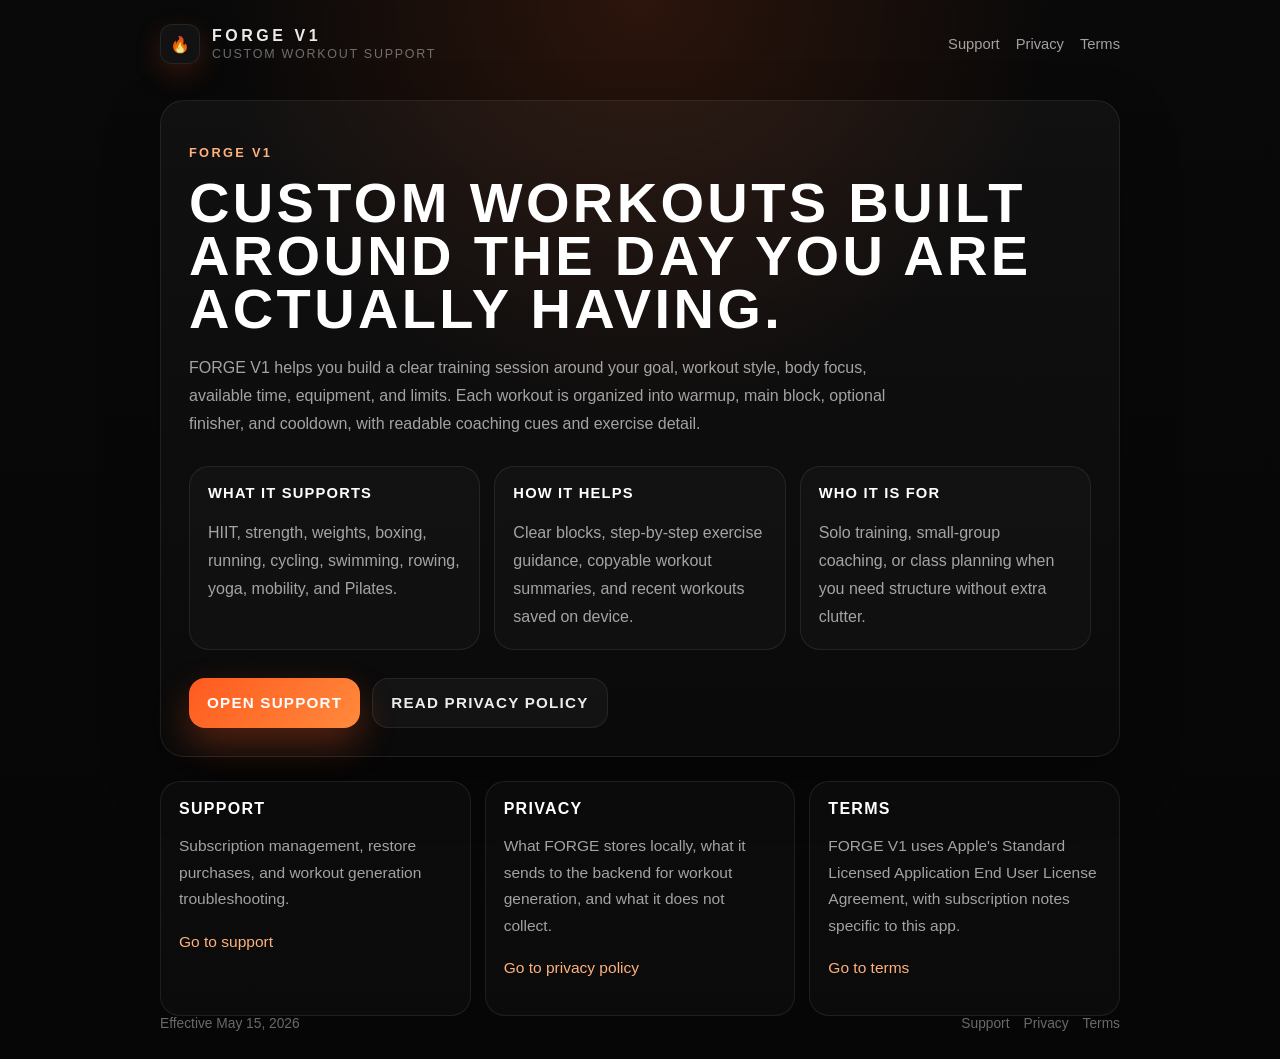
==== index.html @ 30d0664a "Publish FORGE V1 support site" ====
<!DOCTYPE html>
<html lang="en">
<head>
  <meta charset="UTF-8">
  <meta name="viewport" content="width=device-width, initial-scale=1.0">
  <title>FORGE V1 - Custom Workout Support</title>
  <meta name="description" content="Support, privacy, and subscription information for FORGE V1, the iPhone workout builder for custom structured sessions.">
  <meta name="keywords" content="FORGE V1,custom workout,workout builder,fitness support,subscription support">
  <meta property="og:title" content="FORGE V1 - Custom Workout Support">
  <meta property="og:description" content="Build structured workouts around your goal, equipment, time, and limits. Support, privacy, and subscription details for FORGE V1.">
  <meta property="og:type" content="website">
  <meta property="og:url" content="https://rixford.github.io/forge-v1-site/">
  <meta name="twitter:card" content="summary">
  <link rel="canonical" href="https://rixford.github.io/forge-v1-site/">
  <link rel="stylesheet" href="styles.css">
</head>
<body>
  <div class="site-shell">
    <header class="site-header">
      <a class="brand" href="index.html">
        <div class="brand-mark">🔥</div>
        <div class="brand-copy">
          <div class="brand-name">FORGE V1</div>
          <div class="brand-tag">Custom workout support</div>
        </div>
      </a>
      <nav class="nav">
        <a href="support.html">Support</a>
        <a href="privacy.html">Privacy</a>
        <a href="terms.html">Terms</a>
      </nav>
    </header>

    <main>
      <section class="hero">
        <div class="eyebrow">FORGE V1</div>
        <h1>Custom workouts built around the day you are actually having.</h1>
        <p>
          FORGE V1 helps you build a clear training session around your goal,
          workout style, body focus, available time, equipment, and limits.
          Each workout is organized into warmup, main block, optional finisher,
          and cooldown, with readable coaching cues and exercise detail.
        </p>

        <div class="meta-row">
          <div class="info-list">
            <strong>What it supports</strong>
            <p>HIIT, strength, weights, boxing, running, cycling, swimming, rowing, yoga, mobility, and Pilates.</p>
          </div>
          <div class="info-list">
            <strong>How it helps</strong>
            <p>Clear blocks, step-by-step exercise guidance, copyable workout summaries, and recent workouts saved on device.</p>
          </div>
          <div class="info-list">
            <strong>Who it is for</strong>
            <p>Solo training, small-group coaching, or class planning when you need structure without extra clutter.</p>
          </div>
        </div>

        <div class="button-row">
          <a class="button" href="support.html">Open support</a>
          <a class="button-secondary" href="privacy.html">Read privacy policy</a>
        </div>
      </section>

      <section class="card-grid">
        <article class="card">
          <h2>Support</h2>
          <p>Subscription management, restore purchases, and workout generation troubleshooting.</p>
          <p><a href="support.html">Go to support</a></p>
        </article>
        <article class="card">
          <h2>Privacy</h2>
          <p>What FORGE stores locally, what it sends to the backend for workout generation, and what it does not collect.</p>
          <p><a href="privacy.html">Go to privacy policy</a></p>
        </article>
        <article class="card">
          <h2>Terms</h2>
          <p>FORGE V1 uses Apple's Standard Licensed Application End User License Agreement, with subscription notes specific to this app.</p>
          <p><a href="terms.html">Go to terms</a></p>
        </article>
      </section>
    </main>

    <footer class="footer">
      <div>Effective May 15, 2026</div>
      <div class="legal-links">
        <a href="support.html">Support</a>
        <a href="privacy.html">Privacy</a>
        <a href="terms.html">Terms</a>
      </div>
    </footer>
  </div>
</body>
</html>
---- styles.css ----
:root {
  --bg: #080808;
  --panel: #111111;
  --panel-strong: #171717;
  --border: rgba(255, 255, 255, 0.08);
  --text: rgba(255, 255, 255, 0.92);
  --text-muted: rgba(255, 255, 255, 0.62);
  --text-subtle: rgba(255, 255, 255, 0.4);
  --accent: #ff5a1f;
  --accent-soft: rgba(255, 90, 31, 0.14);
  --accent-line: rgba(255, 90, 31, 0.28);
  --max-width: 960px;
}

*,
*::before,
*::after {
  box-sizing: border-box;
}

html {
  scroll-behavior: smooth;
  -webkit-font-smoothing: antialiased;
  -moz-osx-font-smoothing: grayscale;
}

body {
  margin: 0;
  min-height: 100vh;
  font-family: -apple-system, BlinkMacSystemFont, "Segoe UI", sans-serif;
  background:
    radial-gradient(circle at top, rgba(255, 90, 31, 0.14), transparent 34%),
    linear-gradient(180deg, #090909 0%, #060606 100%);
  color: var(--text);
}

a {
  color: #ffb17c;
  text-decoration: none;
}

a:hover {
  color: #ffd1b0;
}

.site-shell {
  width: min(var(--max-width), calc(100% - 32px));
  margin: 0 auto;
}

.site-header {
  display: flex;
  justify-content: space-between;
  align-items: center;
  gap: 20px;
  padding: 24px 0 16px;
}

.brand {
  display: flex;
  align-items: center;
  gap: 12px;
  color: var(--text);
}

.brand-mark {
  width: 40px;
  height: 40px;
  display: grid;
  place-items: center;
  border-radius: 12px;
  background: rgba(255, 255, 255, 0.04);
  border: 1px solid var(--border);
  box-shadow: 0 10px 28px rgba(255, 90, 31, 0.18);
}

.brand-copy {
  display: flex;
  flex-direction: column;
  gap: 2px;
}

.brand-name {
  font-size: 1rem;
  font-weight: 700;
  letter-spacing: 0.22em;
}

.brand-tag {
  font-size: 0.78rem;
  color: var(--text-subtle);
  text-transform: uppercase;
  letter-spacing: 0.14em;
}

.nav {
  display: flex;
  flex-wrap: wrap;
  gap: 16px;
}

.nav a {
  font-size: 0.92rem;
  color: var(--text-muted);
}

.hero,
.page-panel {
  background: linear-gradient(180deg, rgba(255, 255, 255, 0.035), rgba(255, 255, 255, 0.015));
  border: 1px solid var(--border);
  border-radius: 24px;
  box-shadow: 0 24px 60px rgba(0, 0, 0, 0.28);
}

.hero {
  padding: 42px 28px 28px;
  margin: 20px 0 24px;
}

.eyebrow {
  display: inline-flex;
  align-items: center;
  gap: 8px;
  margin-bottom: 16px;
  color: #ffb17c;
  font-size: 0.8rem;
  font-weight: 600;
  letter-spacing: 0.18em;
  text-transform: uppercase;
}

.hero h1,
.page-title {
  margin: 0;
  color: #ffffff;
  font-size: clamp(2rem, 5vw, 3.5rem);
  line-height: 0.95;
  letter-spacing: 0.06em;
  text-transform: uppercase;
}

.hero p,
.lede {
  max-width: 700px;
  margin: 18px 0 0;
  color: var(--text-muted);
  font-size: 1rem;
  line-height: 1.75;
}

.meta-row,
.card-grid {
  display: grid;
  gap: 14px;
}

.meta-row {
  margin-top: 28px;
  grid-template-columns: repeat(auto-fit, minmax(180px, 1fr));
}

.card-grid {
  grid-template-columns: repeat(auto-fit, minmax(220px, 1fr));
  margin: 24px 0 0;
}

.card,
.info-list,
.section {
  background: rgba(255, 255, 255, 0.025);
  border: 1px solid var(--border);
  border-radius: 20px;
}

.card,
.section {
  padding: 18px;
}

.card h2,
.section h2,
.page-panel h2 {
  margin: 0 0 10px;
  font-size: 1rem;
  color: #ffffff;
  letter-spacing: 0.08em;
  text-transform: uppercase;
}

.card p,
.section p,
.section li,
.page-panel p,
.page-panel li {
  color: var(--text-muted);
  font-size: 0.97rem;
  line-height: 1.72;
}

.page-panel {
  padding: 28px;
  margin: 20px 0 24px;
}

.page-updated {
  margin: 10px 0 26px;
  color: var(--text-subtle);
  font-size: 0.82rem;
  letter-spacing: 0.08em;
  text-transform: uppercase;
}

.section + .section {
  margin-top: 16px;
}

.section ul,
.section ol,
.page-panel ul {
  margin: 12px 0 0 20px;
  padding: 0;
}

.section li + li,
.page-panel li + li {
  margin-top: 8px;
}

.info-list {
  padding: 18px;
}

.info-list strong {
  display: block;
  margin-bottom: 8px;
  color: #ffffff;
  letter-spacing: 0.08em;
  text-transform: uppercase;
  font-size: 0.92rem;
}

.button-row {
  display: flex;
  flex-wrap: wrap;
  gap: 12px;
  margin-top: 28px;
}

.button,
.button-secondary {
  display: inline-flex;
  align-items: center;
  justify-content: center;
  min-height: 50px;
  padding: 0 18px;
  border-radius: 16px;
  font-size: 0.95rem;
  font-weight: 700;
  letter-spacing: 0.08em;
  text-transform: uppercase;
}

.button {
  color: white;
  background: linear-gradient(135deg, #ff5a1f, #ff8a3c);
  box-shadow: 0 16px 36px rgba(255, 90, 31, 0.3);
}

.button-secondary {
  color: var(--text);
  background: rgba(255, 255, 255, 0.04);
  border: 1px solid var(--border);
}

.footer {
  display: flex;
  justify-content: space-between;
  gap: 16px;
  padding: 0 0 28px;
  color: var(--text-subtle);
  font-size: 0.86rem;
}

.footer a {
  color: var(--text-subtle);
}

.legal-links {
  display: flex;
  flex-wrap: wrap;
  gap: 14px;
}

.note {
  margin-top: 18px;
  padding: 16px 18px;
  border-radius: 16px;
  border: 1px solid var(--accent-line);
  background: var(--accent-soft);
  color: #ffd2b6;
}

code {
  font-family: ui-monospace, SFMono-Regular, Menlo, monospace;
  font-size: 0.92em;
  color: #ffd1b0;
}

@media (max-width: 720px) {
  .site-header,
  .footer {
    flex-direction: column;
    align-items: flex-start;
  }

  .hero,
  .page-panel {
    padding: 24px 18px 20px;
  }
}
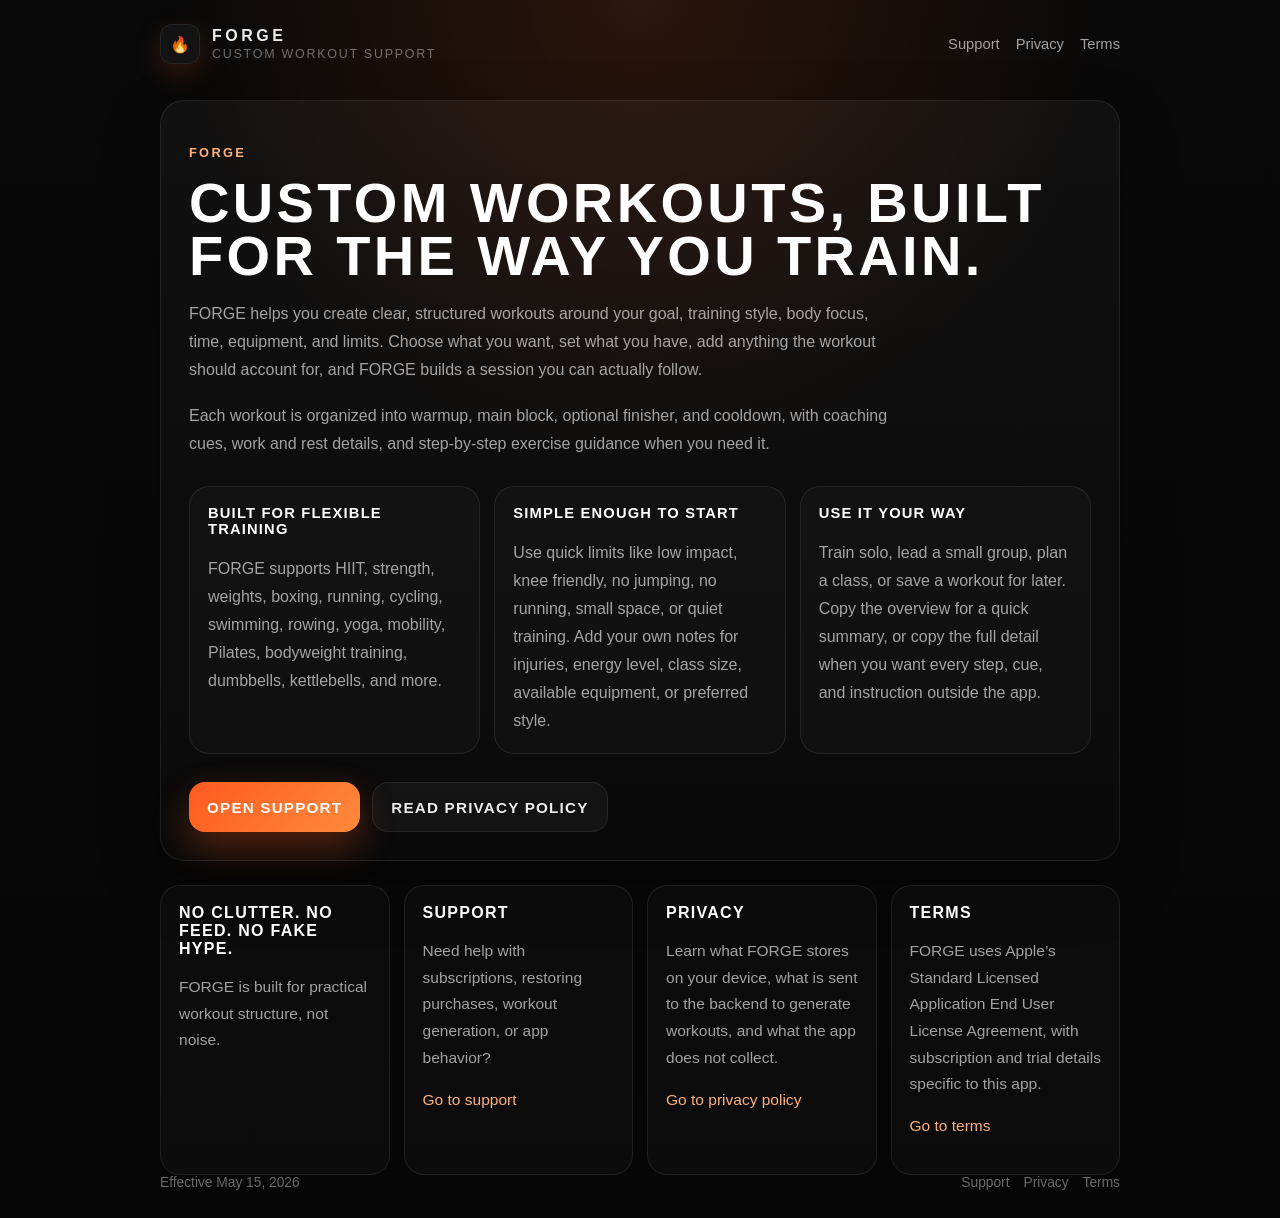
==== commit 1422e362: "Refresh homepage marketing copy" ====
--- a/index.html
+++ b/index.html
@@ -3,11 +3,11 @@
 <head>
   <meta charset="UTF-8">
   <meta name="viewport" content="width=device-width, initial-scale=1.0">
-  <title>FORGE V1 - Custom Workout Support</title>
-  <meta name="description" content="Support, privacy, and subscription information for FORGE V1, the iPhone workout builder for custom structured sessions.">
-  <meta name="keywords" content="FORGE V1,custom workout,workout builder,fitness support,subscription support">
-  <meta property="og:title" content="FORGE V1 - Custom Workout Support">
-  <meta property="og:description" content="Build structured workouts around your goal, equipment, time, and limits. Support, privacy, and subscription details for FORGE V1.">
+  <title>FORGE - Custom Workout Support</title>
+  <meta name="description" content="FORGE helps you build structured workouts around your goal, training style, body focus, time, equipment, and limits.">
+  <meta name="keywords" content="FORGE,custom workout,workout builder,fitness support,subscription support">
+  <meta property="og:title" content="FORGE - Custom Workout Support">
+  <meta property="og:description" content="Custom workouts, built for the way you train. Support, privacy, and subscription details for FORGE.">
   <meta property="og:type" content="website">
   <meta property="og:url" content="https://rixford.github.io/forge-v1-site/">
   <meta name="twitter:card" content="summary">
@@ -20,7 +20,7 @@
       <a class="brand" href="index.html">
         <div class="brand-mark">🔥</div>
         <div class="brand-copy">
-          <div class="brand-name">FORGE V1</div>
+          <div class="brand-name">FORGE</div>
           <div class="brand-tag">Custom workout support</div>
         </div>
       </a>
@@ -33,27 +33,32 @@
 
     <main>
       <section class="hero">
-        <div class="eyebrow">FORGE V1</div>
-        <h1>Custom workouts built around the day you are actually having.</h1>
+        <div class="eyebrow">FORGE</div>
+        <h1>Custom workouts, built for the way you train.</h1>
         <p>
-          FORGE V1 helps you build a clear training session around your goal,
-          workout style, body focus, available time, equipment, and limits.
+          FORGE helps you create clear, structured workouts around your goal,
+          training style, body focus, time, equipment, and limits. Choose what
+          you want, set what you have, add anything the workout should account
+          for, and FORGE builds a session you can actually follow.
+        </p>
+        <p>
           Each workout is organized into warmup, main block, optional finisher,
-          and cooldown, with readable coaching cues and exercise detail.
+          and cooldown, with coaching cues, work and rest details, and
+          step-by-step exercise guidance when you need it.
         </p>
 
         <div class="meta-row">
           <div class="info-list">
-            <strong>What it supports</strong>
-            <p>HIIT, strength, weights, boxing, running, cycling, swimming, rowing, yoga, mobility, and Pilates.</p>
+            <strong>Built for flexible training</strong>
+            <p>FORGE supports HIIT, strength, weights, boxing, running, cycling, swimming, rowing, yoga, mobility, Pilates, bodyweight training, dumbbells, kettlebells, and more.</p>
           </div>
           <div class="info-list">
-            <strong>How it helps</strong>
-            <p>Clear blocks, step-by-step exercise guidance, copyable workout summaries, and recent workouts saved on device.</p>
+            <strong>Simple enough to start</strong>
+            <p>Use quick limits like low impact, knee friendly, no jumping, no running, small space, or quiet training. Add your own notes for injuries, energy level, class size, available equipment, or preferred style.</p>
           </div>
           <div class="info-list">
-            <strong>Who it is for</strong>
-            <p>Solo training, small-group coaching, or class planning when you need structure without extra clutter.</p>
+            <strong>Use it your way</strong>
+            <p>Train solo, lead a small group, plan a class, or save a workout for later. Copy the overview for a quick summary, or copy the full detail when you want every step, cue, and instruction outside the app.</p>
           </div>
         </div>
 
@@ -65,18 +70,22 @@
 
       <section class="card-grid">
         <article class="card">
+          <h2>No clutter. No feed. No fake hype.</h2>
+          <p>FORGE is built for practical workout structure, not noise.</p>
+        </article>
+        <article class="card">
           <h2>Support</h2>
-          <p>Subscription management, restore purchases, and workout generation troubleshooting.</p>
+          <p>Need help with subscriptions, restoring purchases, workout generation, or app behavior?</p>
           <p><a href="support.html">Go to support</a></p>
         </article>
         <article class="card">
           <h2>Privacy</h2>
-          <p>What FORGE stores locally, what it sends to the backend for workout generation, and what it does not collect.</p>
+          <p>Learn what FORGE stores on your device, what is sent to the backend to generate workouts, and what the app does not collect.</p>
           <p><a href="privacy.html">Go to privacy policy</a></p>
         </article>
         <article class="card">
           <h2>Terms</h2>
-          <p>FORGE V1 uses Apple's Standard Licensed Application End User License Agreement, with subscription notes specific to this app.</p>
+          <p>FORGE uses Apple’s Standard Licensed Application End User License Agreement, with subscription and trial details specific to this app.</p>
           <p><a href="terms.html">Go to terms</a></p>
         </article>
       </section>
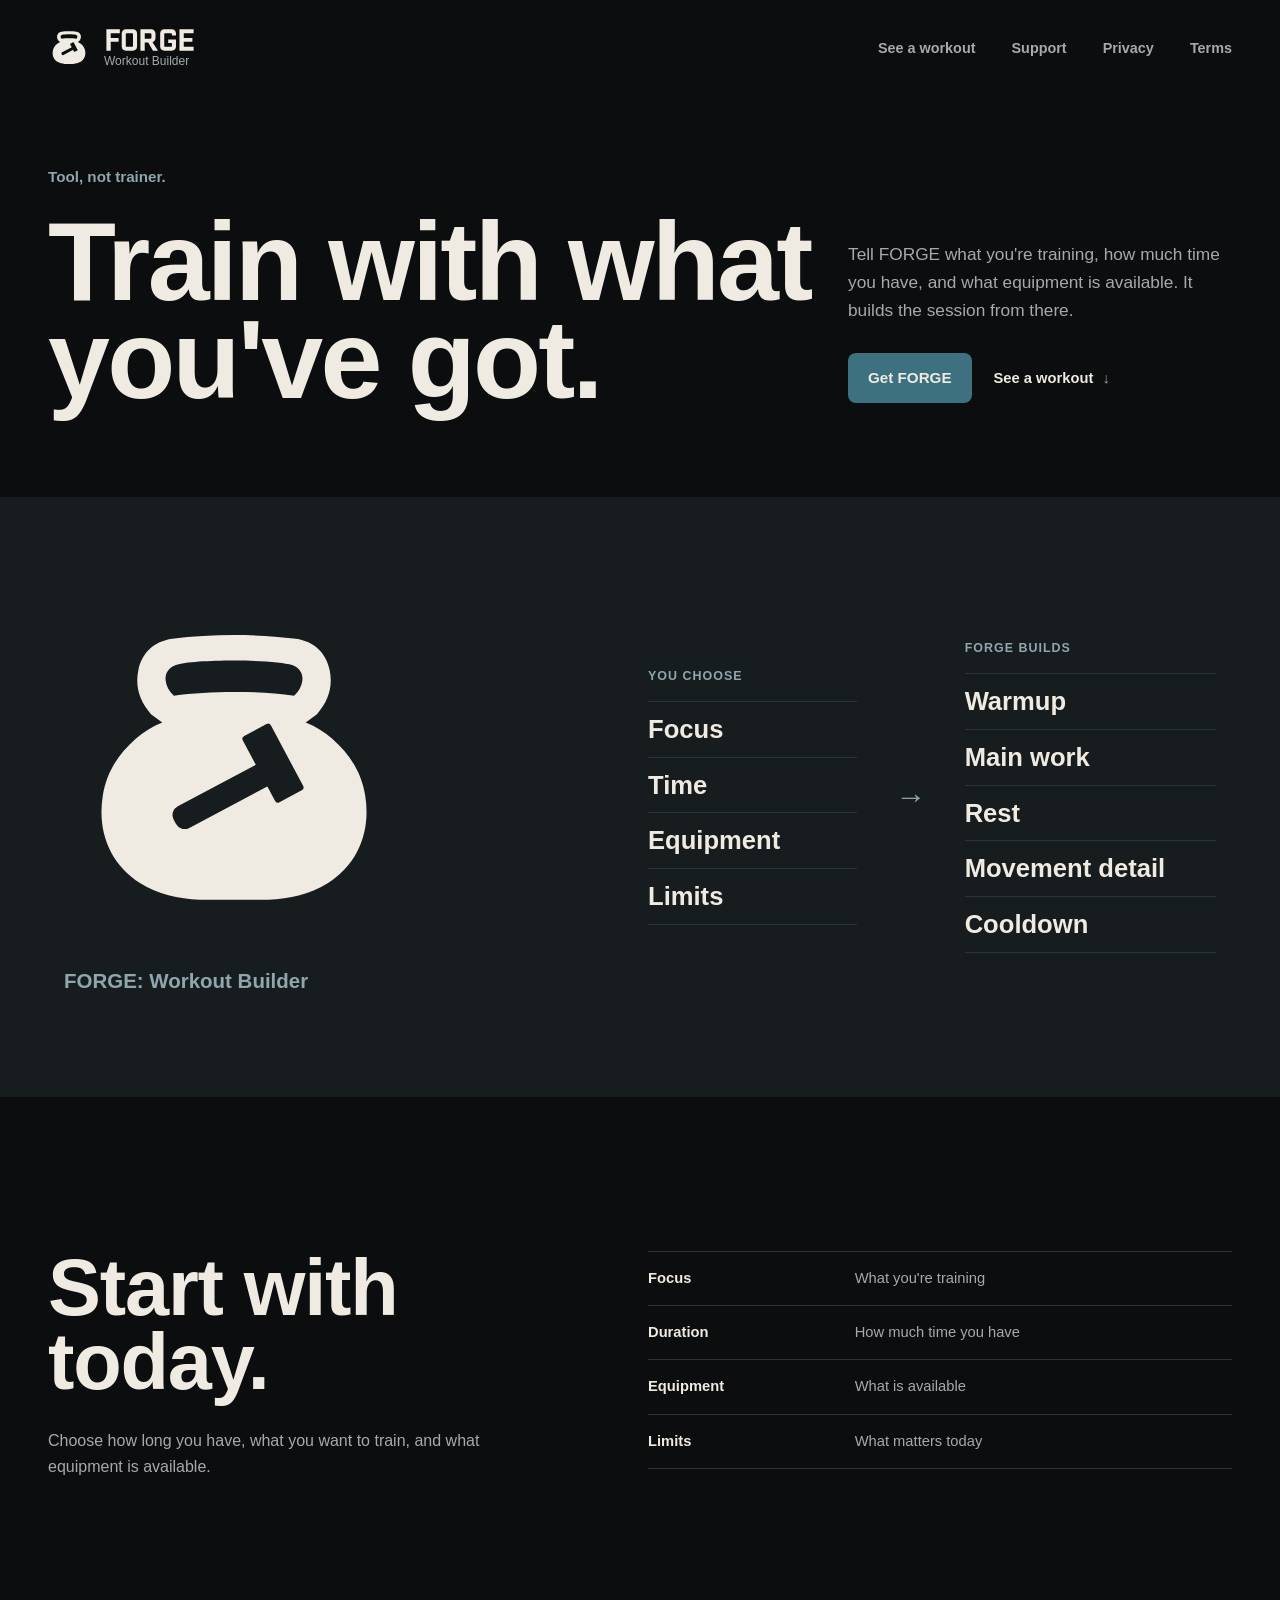
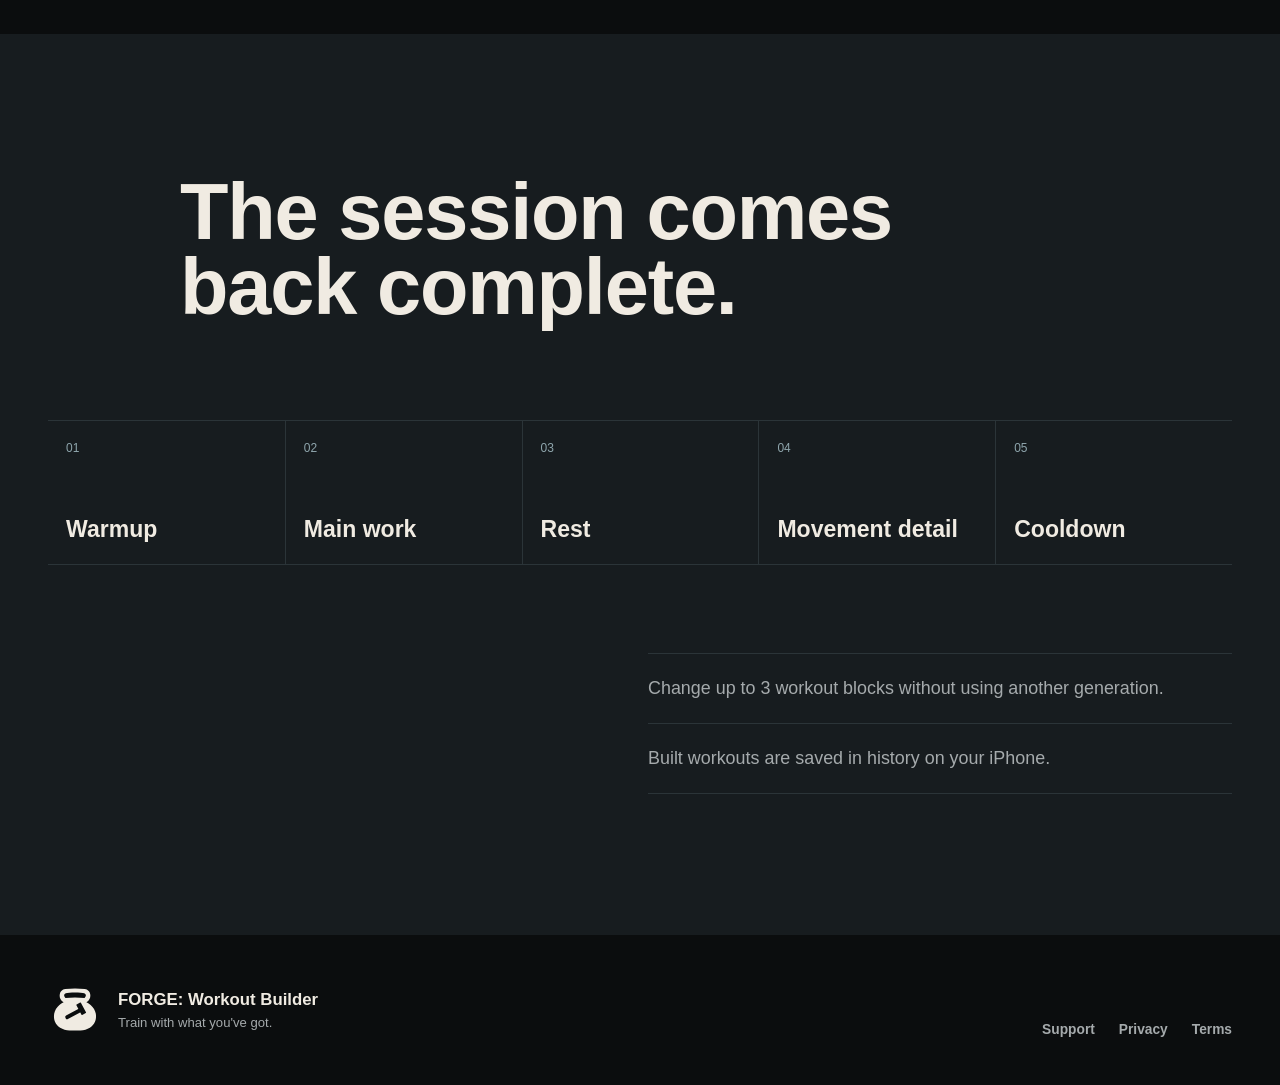
==== commit 2a3a9cd1: "Publish FORGE production rebrand" ====
--- a/index.html
+++ b/index.html
@@ -3,101 +3,158 @@
 <head>
   <meta charset="UTF-8">
   <meta name="viewport" content="width=device-width, initial-scale=1.0">
-  <title>FORGE - Custom Workout Support</title>
-  <meta name="description" content="FORGE helps you build structured workouts around your goal, training style, body focus, time, equipment, and limits.">
-  <meta name="keywords" content="FORGE,custom workout,workout builder,fitness support,subscription support">
-  <meta property="og:title" content="FORGE - Custom Workout Support">
-  <meta property="og:description" content="Custom workouts, built for the way you train. Support, privacy, and subscription details for FORGE.">
+  <title>FORGE: Workout Builder for iPhone</title>
+  <meta name="description" content="FORGE is an iPhone workout builder that creates custom strength, HIIT, boxing, yoga, mobility, and conditioning sessions for your time, equipment, and limits.">
+  <meta name="keywords" content="FORGE, iPhone workout builder, custom workout planner, strength workout, HIIT workout, boxing workout, yoga workout, mobility workout">
+  <meta name="robots" content="index, follow, max-image-preview:large">
+  <meta name="application-name" content="FORGE: Workout Builder">
+  <meta name="apple-itunes-app" content="app-id=6769233755">
+  <meta name="theme-color" content="#0B0D0E">
+  <meta property="og:title" content="FORGE: Workout Builder">
+  <meta property="og:description" content="Build custom iPhone workouts around your training focus, time, equipment, and limits.">
+  <meta property="og:image" content="https://rixford.github.io/forge-v1-site/assets/brand/forge-social-header-1500x500.png">
+  <meta property="og:image:alt" content="FORGE STRIKE mark with the line Train with what you've got.">
   <meta property="og:type" content="website">
   <meta property="og:url" content="https://rixford.github.io/forge-v1-site/">
-  <meta name="twitter:card" content="summary">
+  <meta property="og:site_name" content="FORGE: Workout Builder">
+  <meta name="twitter:card" content="summary_large_image">
+  <meta name="twitter:title" content="FORGE: Workout Builder">
+  <meta name="twitter:description" content="Custom iPhone workouts for your time, equipment, training focus, and limits.">
+  <meta name="twitter:image" content="https://rixford.github.io/forge-v1-site/assets/brand/forge-social-header-1500x500.png">
+  <meta name="twitter:image:alt" content="FORGE STRIKE mark with the line Train with what you've got.">
   <link rel="canonical" href="https://rixford.github.io/forge-v1-site/">
   <link rel="stylesheet" href="styles.css">
+  <script type="application/ld+json">
+  {
+    "@context": "https://schema.org",
+    "@type": "SoftwareApplication",
+    "name": "FORGE: Workout Builder",
+    "operatingSystem": "iOS",
+    "applicationCategory": "HealthApplication",
+    "url": "https://rixford.github.io/forge-v1-site/",
+    "downloadUrl": "https://apps.apple.com/app/id6769233755",
+    "image": "https://rixford.github.io/forge-v1-site/assets/brand/forge-social-header-1500x500.png",
+    "description": "An iPhone workout builder that creates custom sessions for your training focus, time, equipment, and limits.",
+    "featureList": [
+      "Custom workout generation",
+      "Strength, HIIT, boxing, yoga, mobility, and conditioning options",
+      "Time, equipment, body focus, and limit controls",
+      "Movement cues, work, rest, and step details",
+      "On-device workout history"
+    ]
+  }
+  </script>
 </head>
 <body>
+  <a class="skip-link" href="#main-content">Skip to content</a>
+
   <div class="site-shell">
     <header class="site-header">
-      <a class="brand" href="index.html">
-        <div class="brand-mark">🔥</div>
-        <div class="brand-copy">
-          <div class="brand-name">FORGE</div>
-          <div class="brand-tag">Custom workout support</div>
-        </div>
+      <a class="brand" href="index.html" aria-label="FORGE home">
+        <img class="brand-symbol" src="assets/brand/forge-strike-bone.svg" alt="">
+        <span class="brand-copy">
+          <img class="brand-wordmark" src="assets/brand/forge-wordmark-bone.svg" alt="">
+          <span class="brand-tag">Workout Builder</span>
+        </span>
       </a>
-      <nav class="nav">
+      <nav class="nav" aria-label="Primary">
+        <a href="#workout">See a workout</a>
         <a href="support.html">Support</a>
         <a href="privacy.html">Privacy</a>
         <a href="terms.html">Terms</a>
       </nav>
     </header>
 
-    <main>
-      <section class="hero">
-        <div class="eyebrow">FORGE</div>
-        <h1>Custom workouts, built for the way you train.</h1>
-        <p>
-          FORGE helps you create clear, structured workouts around your goal,
-          training style, body focus, time, equipment, and limits. Choose what
-          you want, set what you have, add anything the workout should account
-          for, and FORGE builds a session you can actually follow.
-        </p>
-        <p>
-          Each workout is organized into warmup, main block, optional finisher,
-          and cooldown, with coaching cues, work and rest details, and
-          step-by-step exercise guidance when you need it.
-        </p>
-
-        <div class="meta-row">
-          <div class="info-list">
-            <strong>Built for flexible training</strong>
-            <p>FORGE supports HIIT, strength, weights, boxing, running, cycling, swimming, rowing, yoga, mobility, Pilates, bodyweight training, dumbbells, kettlebells, and more.</p>
-          </div>
-          <div class="info-list">
-            <strong>Simple enough to start</strong>
-            <p>Use quick limits like low impact, knee friendly, no jumping, no running, small space, or quiet training. Add your own notes for injuries, energy level, class size, available equipment, or preferred style.</p>
-          </div>
-          <div class="info-list">
-            <strong>Use it your way</strong>
-            <p>Train solo, lead a small group, plan a class, or save a workout for later. Copy the overview for a quick summary, or copy the full detail when you want every step, cue, and instruction outside the app.</p>
+    <main id="main-content" tabindex="-1">
+      <section class="hero" aria-labelledby="hero-title">
+        <div class="hero-intro">
+          <p class="position-line">Tool, not trainer.</p>
+          <h1 id="hero-title"><span>Train with what</span><span>you've got.</span></h1>
+          <div class="hero-detail">
+            <p>Tell FORGE what you're training, how much time you have, and what equipment is available. It builds the session from there.</p>
+            <div class="hero-actions">
+              <a class="button" href="https://apps.apple.com/app/id6769233755">Get FORGE</a>
+              <a class="text-action" href="#workout">See a workout <span aria-hidden="true">↓</span></a>
+            </div>
           </div>
         </div>
 
-        <div class="button-row">
-          <a class="button" href="support.html">Open support</a>
-          <a class="button-secondary" href="privacy.html">Read privacy policy</a>
+        <div class="hero-stage" aria-label="How FORGE turns today's choices into a complete session">
+          <div class="stage-identity">
+            <img src="assets/brand/forge-strike-bone.svg" alt="" aria-hidden="true">
+            <p>FORGE: Workout Builder</p>
+          </div>
+
+          <div class="stage-flow">
+            <div class="stage-flow-column">
+              <p class="stage-flow-label">You choose</p>
+              <ul>
+                <li>Focus</li>
+                <li>Time</li>
+                <li>Equipment</li>
+                <li>Limits</li>
+              </ul>
+            </div>
+            <div class="stage-flow-divider" aria-hidden="true">→</div>
+            <div class="stage-flow-column">
+              <p class="stage-flow-label">FORGE builds</p>
+              <ul>
+                <li>Warmup</li>
+                <li>Main work</li>
+                <li>Rest</li>
+                <li>Movement detail</li>
+                <li>Cooldown</li>
+              </ul>
+            </div>
+          </div>
         </div>
       </section>
 
-      <section class="card-grid">
-        <article class="card">
-          <h2>No clutter. No feed. No fake hype.</h2>
-          <p>FORGE is built for practical workout structure, not noise.</p>
-        </article>
-        <article class="card">
-          <h2>Support</h2>
-          <p>Need help with subscriptions, restoring purchases, workout generation, or app behavior?</p>
-          <p><a href="support.html">Go to support</a></p>
-        </article>
-        <article class="card">
-          <h2>Privacy</h2>
-          <p>Learn what FORGE stores on your device, what is sent to the backend to generate workouts, and what the app does not collect.</p>
-          <p><a href="privacy.html">Go to privacy policy</a></p>
-        </article>
-        <article class="card">
-          <h2>Terms</h2>
-          <p>FORGE uses Apple’s Standard Licensed Application End User License Agreement, with subscription and trial details specific to this app.</p>
-          <p><a href="terms.html">Go to terms</a></p>
-        </article>
+      <section class="today-section" aria-labelledby="today-title">
+        <div class="section-heading">
+          <h2 id="today-title">Start with today.</h2>
+          <p>Choose how long you have, what you want to train, and what equipment is available.</p>
+        </div>
+
+        <dl class="input-ledger" aria-label="Workout builder inputs">
+          <div><dt>Focus</dt><dd>What you're training</dd></div>
+          <div><dt>Duration</dt><dd>How much time you have</dd></div>
+          <div><dt>Equipment</dt><dd>What is available</dd></div>
+          <div><dt>Limits</dt><dd>What matters today</dd></div>
+        </dl>
+
+      </section>
+
+      <section class="session-section" id="workout" aria-labelledby="session-title">
+        <h2 id="session-title"><span>The session comes</span><span>back complete.</span></h2>
+
+        <div class="session-composition">
+          <ol class="workout-callouts" aria-label="Workout details shown in FORGE">
+            <li><span>01</span><strong>Warmup</strong></li>
+            <li><span>02</span><strong>Main work</strong></li>
+            <li><span>03</span><strong>Rest</strong></li>
+            <li><span>04</span><strong>Movement detail</strong></li>
+            <li><span>05</span><strong>Cooldown</strong></li>
+          </ol>
+
+          <div class="session-notes">
+            <p>Change up to 3 workout blocks without using another generation.</p>
+            <p>Built workouts are saved in history on your iPhone.</p>
+          </div>
+        </div>
       </section>
     </main>
 
     <footer class="footer">
-      <div>Effective May 15, 2026</div>
-      <div class="legal-links">
+      <div class="footer-brand">
+        <img src="assets/brand/forge-strike-bone.svg" alt="" aria-hidden="true">
+        <div><strong>FORGE: Workout Builder</strong><span>Train with what you've got.</span></div>
+      </div>
+      <nav class="legal-links" aria-label="Legal and support">
         <a href="support.html">Support</a>
         <a href="privacy.html">Privacy</a>
         <a href="terms.html">Terms</a>
-      </div>
+      </nav>
     </footer>
   </div>
 </body>
--- a/styles.css
+++ b/styles.css
@@ -1,15 +1,15 @@
 :root {
-  --bg: #080808;
-  --panel: #111111;
-  --panel-strong: #171717;
-  --border: rgba(255, 255, 255, 0.08);
-  --text: rgba(255, 255, 255, 0.92);
-  --text-muted: rgba(255, 255, 255, 0.62);
-  --text-subtle: rgba(255, 255, 255, 0.4);
-  --accent: #ff5a1f;
-  --accent-soft: rgba(255, 90, 31, 0.14);
-  --accent-line: rgba(255, 90, 31, 0.28);
-  --max-width: 960px;
+  --coal: #0b0d0e;
+  --iron: #171c1f;
+  --scale: #2b3438;
+  --bone: #f0ebe2;
+  --quench: #8fa6ad;
+  --temper: #3e7180;
+  --ember: #c64e31;
+  --ash: #a5aaac;
+  --display: "IBM Plex Sans Condensed", "Arial Narrow", "Avenir Next Condensed", "Helvetica Neue", sans-serif;
+  --body: -apple-system, BlinkMacSystemFont, "SF Pro Text", "Segoe UI", sans-serif;
+  --max-width: 1280px;
 }
 
 *,
@@ -26,295 +26,861 @@
 
 body {
   margin: 0;
+  min-width: 320px;
   min-height: 100vh;
-  font-family: -apple-system, BlinkMacSystemFont, "Segoe UI", sans-serif;
-  background:
-    radial-gradient(circle at top, rgba(255, 90, 31, 0.14), transparent 34%),
-    linear-gradient(180deg, #090909 0%, #060606 100%);
-  color: var(--text);
+  background: var(--coal);
+  color: var(--bone);
+  font-family: var(--body);
+}
+
+img {
+  max-width: 100%;
 }
 
 a {
-  color: #ffb17c;
+  color: var(--quench);
+  text-decoration-thickness: 1px;
+  text-underline-offset: 0.22em;
+  transition: color 160ms ease, background-color 160ms ease;
+}
+
+a:hover {
+  color: var(--bone);
+}
+
+a:focus-visible {
+  outline: 3px solid var(--quench);
+  outline-offset: 4px;
+}
+
+::selection {
+  background: var(--temper);
+  color: var(--bone);
+}
+
+.skip-link {
+  position: fixed;
+  z-index: 100;
+  top: 12px;
+  left: 12px;
+  padding: 12px 16px;
+  background: var(--bone);
+  color: var(--coal);
+  transform: translateY(-180%);
+}
+
+.skip-link:focus {
+  transform: translateY(0);
+}
+
+.site-shell {
+  width: min(100%, var(--max-width));
+  margin: 0 auto;
+  padding-inline: clamp(24px, 4vw, 48px);
+}
+
+.site-header {
+  min-height: 96px;
+  display: grid;
+  grid-template-columns: repeat(12, minmax(0, 1fr));
+  align-items: center;
+  gap: 16px;
+}
+
+.brand {
+  grid-column: 1 / span 6;
+  width: fit-content;
+  display: inline-flex;
+  align-items: center;
+  gap: 14px;
+  color: var(--bone);
   text-decoration: none;
 }
 
-a:hover {
-  color: #ffd1b0;
-}
-
-.site-shell {
-  width: min(var(--max-width), calc(100% - 32px));
-  margin: 0 auto;
-}
-
-.site-header {
-  display: flex;
-  justify-content: space-between;
-  align-items: center;
-  gap: 20px;
-  padding: 24px 0 16px;
-}
-
-.brand {
-  display: flex;
-  align-items: center;
-  gap: 12px;
-  color: var(--text);
-}
-
-.brand-mark {
-  width: 40px;
-  height: 40px;
-  display: grid;
-  place-items: center;
-  border-radius: 12px;
-  background: rgba(255, 255, 255, 0.04);
-  border: 1px solid var(--border);
-  box-shadow: 0 10px 28px rgba(255, 90, 31, 0.18);
+.brand-symbol {
+  width: 42px;
+  height: 42px;
+  flex: 0 0 auto;
+  object-fit: contain;
 }
 
 .brand-copy {
   display: flex;
   flex-direction: column;
-  gap: 2px;
-}
-
-.brand-name {
-  font-size: 1rem;
+  gap: 1px;
+}
+
+.brand-wordmark {
+  width: 92px;
+  height: auto;
+  display: block;
+}
+
+.brand-tag {
+  color: var(--ash);
+  font-size: 0.75rem;
+  font-weight: 500;
+  line-height: 1.3;
+}
+
+.nav {
+  grid-column: 7 / -1;
+  display: flex;
+  justify-content: flex-end;
+  align-items: center;
+  gap: clamp(18px, 3vw, 36px);
+}
+
+.nav a {
+  color: var(--ash);
+  font-size: 0.9rem;
+  font-weight: 600;
+  text-decoration: none;
+}
+
+.nav a:hover,
+.nav a[aria-current="page"] {
+  color: var(--bone);
+}
+
+.hero {
+  padding-top: clamp(56px, 8vh, 104px);
+}
+
+.hero-intro {
+  display: grid;
+  grid-template-columns: repeat(12, minmax(0, 1fr));
+  column-gap: 16px;
+  align-items: end;
+  padding-bottom: clamp(48px, 7vw, 88px);
+}
+
+.position-line {
+  grid-column: 1 / span 4;
+  align-self: start;
+  margin: 0 0 28px;
+  color: var(--quench);
+  font-size: 0.95rem;
   font-weight: 700;
-  letter-spacing: 0.22em;
-}
-
-.brand-tag {
-  font-size: 0.78rem;
-  color: var(--text-subtle);
-  text-transform: uppercase;
-  letter-spacing: 0.14em;
-}
-
-.nav {
+}
+
+.hero h1 {
+  grid-column: 1 / span 8;
+  margin: 0;
+  max-width: 850px;
+  font-family: var(--display);
+  font-size: clamp(4.25rem, 8.7vw, 7.25rem);
+  font-stretch: condensed;
+  font-weight: 800;
+  letter-spacing: -0.025em;
+  line-height: 0.88;
+  text-wrap: balance;
+}
+
+.hero h1 span {
+  display: block;
+}
+
+.hero-detail {
+  grid-column: 9 / -1;
+  align-self: end;
+  padding-bottom: 6px;
+}
+
+.hero-detail p {
+  margin: 0;
+  color: var(--ash);
+  font-size: clamp(1rem, 1.35vw, 1.12rem);
+  line-height: 1.62;
+}
+
+.hero-actions {
   display: flex;
-  flex-wrap: wrap;
-  gap: 16px;
-}
-
-.nav a {
-  font-size: 0.92rem;
-  color: var(--text-muted);
-}
-
-.hero,
-.page-panel {
-  background: linear-gradient(180deg, rgba(255, 255, 255, 0.035), rgba(255, 255, 255, 0.015));
-  border: 1px solid var(--border);
-  border-radius: 24px;
-  box-shadow: 0 24px 60px rgba(0, 0, 0, 0.28);
-}
-
-.hero {
-  padding: 42px 28px 28px;
-  margin: 20px 0 24px;
-}
-
-.eyebrow {
-  display: inline-flex;
   align-items: center;
-  gap: 8px;
-  margin-bottom: 16px;
-  color: #ffb17c;
-  font-size: 0.8rem;
-  font-weight: 600;
-  letter-spacing: 0.18em;
-  text-transform: uppercase;
-}
-
-.hero h1,
-.page-title {
-  margin: 0;
-  color: #ffffff;
-  font-size: clamp(2rem, 5vw, 3.5rem);
-  line-height: 0.95;
-  letter-spacing: 0.06em;
-  text-transform: uppercase;
-}
-
-.hero p,
-.lede {
-  max-width: 700px;
-  margin: 18px 0 0;
-  color: var(--text-muted);
-  font-size: 1rem;
-  line-height: 1.75;
-}
-
-.meta-row,
-.card-grid {
-  display: grid;
-  gap: 14px;
-}
-
-.meta-row {
+  gap: 22px;
   margin-top: 28px;
-  grid-template-columns: repeat(auto-fit, minmax(180px, 1fr));
-}
-
-.card-grid {
-  grid-template-columns: repeat(auto-fit, minmax(220px, 1fr));
-  margin: 24px 0 0;
-}
-
-.card,
-.info-list,
-.section {
-  background: rgba(255, 255, 255, 0.025);
-  border: 1px solid var(--border);
-  border-radius: 20px;
-}
-
-.card,
-.section {
-  padding: 18px;
-}
-
-.card h2,
-.section h2,
-.page-panel h2 {
-  margin: 0 0 10px;
-  font-size: 1rem;
-  color: #ffffff;
-  letter-spacing: 0.08em;
-  text-transform: uppercase;
-}
-
-.card p,
-.section p,
-.section li,
-.page-panel p,
-.page-panel li {
-  color: var(--text-muted);
-  font-size: 0.97rem;
-  line-height: 1.72;
-}
-
-.page-panel {
-  padding: 28px;
-  margin: 20px 0 24px;
-}
-
-.page-updated {
-  margin: 10px 0 26px;
-  color: var(--text-subtle);
-  font-size: 0.82rem;
-  letter-spacing: 0.08em;
-  text-transform: uppercase;
-}
-
-.section + .section {
-  margin-top: 16px;
-}
-
-.section ul,
-.section ol,
-.page-panel ul {
-  margin: 12px 0 0 20px;
-  padding: 0;
-}
-
-.section li + li,
-.page-panel li + li {
-  margin-top: 8px;
-}
-
-.info-list {
-  padding: 18px;
-}
-
-.info-list strong {
-  display: block;
-  margin-bottom: 8px;
-  color: #ffffff;
-  letter-spacing: 0.08em;
-  text-transform: uppercase;
-  font-size: 0.92rem;
-}
-
-.button-row {
-  display: flex;
-  flex-wrap: wrap;
-  gap: 12px;
-  margin-top: 28px;
-}
-
-.button,
-.button-secondary {
+}
+
+.button {
+  min-height: 50px;
   display: inline-flex;
   align-items: center;
   justify-content: center;
-  min-height: 50px;
-  padding: 0 18px;
-  border-radius: 16px;
+  padding: 0 20px;
+  border-radius: 8px;
+  background: var(--temper);
+  color: var(--bone);
   font-size: 0.95rem;
+  font-weight: 750;
+  text-decoration: none;
+}
+
+.button:hover {
+  background: var(--quench);
+  color: var(--coal);
+}
+
+.text-action {
+  color: var(--bone);
+  font-size: 0.92rem;
+  font-weight: 650;
+  text-decoration: none;
+}
+
+.text-action span {
+  display: inline-block;
+  margin-left: 5px;
+  color: var(--quench);
+}
+
+.hero-stage {
+  min-height: 600px;
+  display: grid;
+  grid-template-columns: repeat(12, minmax(0, 1fr));
+  align-items: center;
+  gap: 16px;
+  margin-inline: clamp(-48px, -4vw, -24px);
+  padding: clamp(64px, 8vw, 104px) clamp(24px, 5vw, 72px);
+  background: var(--iron);
+}
+
+.stage-identity {
+  grid-column: 1 / span 5;
+  align-self: center;
+}
+
+.stage-identity img {
+  width: min(100%, 340px);
+  display: block;
+}
+
+.stage-identity p {
+  margin: 28px 0 0;
+  color: var(--quench);
+  font-family: var(--display);
+  font-size: clamp(1.05rem, 1.6vw, 1.35rem);
+  font-stretch: condensed;
+  font-weight: 700;
+}
+
+.stage-flow {
+  grid-column: 7 / -1;
+  display: grid;
+  grid-template-columns: minmax(0, 1fr) auto minmax(0, 1.2fr);
+  align-items: center;
+  gap: clamp(20px, 3vw, 42px);
+}
+
+.stage-flow-label {
+  margin: 0 0 18px;
+  color: var(--quench);
+  font-size: 0.78rem;
   font-weight: 700;
   letter-spacing: 0.08em;
   text-transform: uppercase;
 }
 
-.button {
-  color: white;
-  background: linear-gradient(135deg, #ff5a1f, #ff8a3c);
-  box-shadow: 0 16px 36px rgba(255, 90, 31, 0.3);
-}
-
-.button-secondary {
-  color: var(--text);
-  background: rgba(255, 255, 255, 0.04);
-  border: 1px solid var(--border);
+.stage-flow ul {
+  margin: 0;
+  padding: 0;
+  border-bottom: 1px solid var(--scale);
+  list-style: none;
+}
+
+.stage-flow li {
+  padding: 14px 0;
+  border-top: 1px solid var(--scale);
+  color: var(--bone);
+  font-family: var(--display);
+  font-size: clamp(1.15rem, 2vw, 1.65rem);
+  font-stretch: condensed;
+  font-weight: 700;
+  line-height: 1.05;
+}
+
+.stage-flow-divider {
+  color: var(--quench);
+  font-size: 1.9rem;
+}
+
+.today-section {
+  display: grid;
+  grid-template-columns: repeat(12, minmax(0, 1fr));
+  align-items: start;
+  column-gap: 16px;
+  padding-block: clamp(104px, 12vw, 160px);
+}
+
+.section-heading {
+  grid-column: 1 / span 5;
+  align-self: start;
+}
+
+.section-heading h2,
+.session-section h2,
+.page-title {
+  margin: 0;
+  font-family: var(--display);
+  font-stretch: condensed;
+  font-weight: 800;
+  letter-spacing: -0.015em;
+  line-height: 0.94;
+}
+
+.section-heading h2,
+.session-section h2 {
+  font-size: clamp(3.25rem, 6.2vw, 5.6rem);
+  text-wrap: balance;
+}
+
+.session-section h2 span {
+  display: block;
+}
+
+.section-heading p {
+  max-width: 470px;
+  margin: 28px 0 0;
+  color: var(--ash);
+  font-size: clamp(1rem, 1.25vw, 1.1rem);
+  line-height: 1.65;
+}
+
+.input-ledger {
+  grid-column: 7 / -1;
+  margin: 0;
+}
+
+.input-ledger > div {
+  display: grid;
+  grid-template-columns: minmax(98px, 0.8fr) 1.6fr;
+  gap: 18px;
+  padding: 16px 0;
+  border-top: 1px solid var(--scale);
+}
+
+.input-ledger > div:last-child {
+  border-bottom: 1px solid var(--scale);
+}
+
+.input-ledger dt,
+.input-ledger dd {
+  margin: 0;
+  font-size: 0.92rem;
+  line-height: 1.45;
+}
+
+.input-ledger dt {
+  color: var(--bone);
+  font-weight: 700;
+}
+
+.input-ledger dd {
+  color: var(--ash);
+}
+
+.session-section {
+  width: 100vw;
+  margin-left: calc(50% - 50vw);
+  padding: clamp(96px, 11vw, 152px) max(24px, calc((100vw - var(--max-width)) / 2 + 48px));
+  background: var(--iron);
+}
+
+.session-section > h2,
+.session-composition {
+  width: min(100%, calc(var(--max-width) - 96px));
+  margin-inline: auto;
+}
+
+.session-section > h2 {
+  max-width: 920px;
+}
+
+.session-composition {
+  display: grid;
+  grid-template-columns: repeat(12, minmax(0, 1fr));
+  align-items: start;
+  gap: 16px;
+  margin-top: clamp(56px, 8vw, 96px);
+}
+
+.workout-callouts {
+  grid-column: 1 / -1;
+  display: grid;
+  grid-template-columns: repeat(5, minmax(0, 1fr));
+  margin: 0;
+  padding: 0;
+  border-bottom: 1px solid var(--scale);
+  list-style: none;
+}
+
+.workout-callouts li {
+  min-height: 144px;
+  display: flex;
+  flex-direction: column;
+  justify-content: space-between;
+  gap: 32px;
+  padding: 20px 18px 22px;
+  border-top: 1px solid var(--scale);
+}
+
+.workout-callouts li + li {
+  border-left: 1px solid var(--scale);
+}
+
+.workout-callouts span {
+  color: var(--quench);
+  font-size: 0.75rem;
+  font-variant-numeric: tabular-nums;
+}
+
+.workout-callouts strong {
+  color: var(--bone);
+  font-family: var(--display);
+  font-size: clamp(1.15rem, 1.8vw, 1.55rem);
+  font-stretch: condensed;
+  line-height: 1.08;
+}
+
+.session-notes {
+  grid-column: 7 / -1;
+  margin-top: clamp(48px, 6vw, 72px);
+}
+
+.session-notes p {
+  margin: 0;
+  padding: 20px 0;
+  border-top: 1px solid var(--scale);
+  color: var(--ash);
+  font-size: clamp(1rem, 1.4vw, 1.12rem);
+  line-height: 1.62;
+}
+
+.session-notes p:last-child {
+  border-bottom: 1px solid var(--scale);
 }
 
 .footer {
+  display: grid;
+  grid-template-columns: repeat(12, minmax(0, 1fr));
+  align-items: end;
+  gap: 16px;
+  padding-block: 48px;
+}
+
+.footer-brand {
+  grid-column: 1 / span 7;
   display: flex;
-  justify-content: space-between;
+  align-items: center;
   gap: 16px;
-  padding: 0 0 28px;
-  color: var(--text-subtle);
+}
+
+.footer-brand img {
+  width: 54px;
+  height: 54px;
+}
+
+.footer-brand div {
+  display: flex;
+  flex-direction: column;
+  gap: 5px;
+}
+
+.footer-brand strong {
+  font-family: var(--display);
+  font-stretch: condensed;
+  font-size: 1.05rem;
+}
+
+.footer-brand span {
+  color: var(--ash);
+  font-size: 0.82rem;
+}
+
+.legal-links {
+  grid-column: 8 / -1;
+  display: flex;
+  justify-content: flex-end;
+  gap: 24px;
+}
+
+.legal-links a {
+  color: var(--ash);
   font-size: 0.86rem;
-}
-
-.footer a {
-  color: var(--text-subtle);
-}
-
-.legal-links {
-  display: flex;
-  flex-wrap: wrap;
-  gap: 14px;
+  font-weight: 600;
+  text-decoration: none;
+}
+
+/* Legal and support pages */
+.page-panel {
+  display: grid;
+  grid-template-columns: repeat(12, minmax(0, 1fr));
+  column-gap: 16px;
+  padding-block: clamp(64px, 8vw, 104px) clamp(96px, 11vw, 144px);
+}
+
+.page-title {
+  grid-column: 1 / span 5;
+  grid-row: 1;
+  font-size: clamp(3.5rem, 7vw, 6.25rem);
+}
+
+.page-updated {
+  grid-column: 1 / span 4;
+  grid-row: 2;
+  margin-top: 20px;
+  color: var(--quench);
+  font-size: 0.86rem;
+  font-variant-numeric: tabular-nums;
+}
+
+.page-panel > .section {
+  grid-column: 7 / -1;
+  padding: 28px 0 30px;
+  border-top: 1px solid var(--scale);
+}
+
+.page-panel > .section:first-of-type {
+  grid-row: 1 / span 2;
+  padding-top: 0;
+  border-top: 0;
+}
+
+.section h2 {
+  margin: 0 0 16px;
+  color: var(--bone);
+  font-family: var(--display);
+  font-size: 1.35rem;
+  font-stretch: condensed;
+  font-weight: 750;
+  line-height: 1.15;
+}
+
+.section p,
+.section li {
+  color: var(--ash);
+  font-size: 0.98rem;
+  line-height: 1.72;
+}
+
+.section p {
+  margin: 0;
+}
+
+.section p + p {
+  margin-top: 16px;
+}
+
+.section ul,
+.section ol {
+  margin: 0;
+  padding-left: 1.25rem;
+}
+
+.section li + li {
+  margin-top: 9px;
 }
 
 .note {
-  margin-top: 18px;
-  padding: 16px 18px;
-  border-radius: 16px;
-  border: 1px solid var(--accent-line);
-  background: var(--accent-soft);
-  color: #ffd2b6;
+  margin-top: 22px;
+  padding: 18px 20px;
+  border-left: 4px solid var(--temper);
+  background: #111719;
+  color: var(--bone);
+  font-size: 0.95rem;
+  line-height: 1.62;
 }
 
 code {
-  font-family: ui-monospace, SFMono-Regular, Menlo, monospace;
-  font-size: 0.92em;
-  color: #ffd1b0;
-}
-
-@media (max-width: 720px) {
-  .site-header,
+  color: var(--bone);
+  font-family: ui-monospace, "SFMono-Regular", Menlo, monospace;
+  font-size: 0.91em;
+}
+
+@media (max-width: 980px) {
+  .hero-intro {
+    align-items: start;
+  }
+
+  .hero h1 {
+    grid-column: 1 / span 9;
+  }
+
+  .hero-detail {
+    grid-column: 8 / -1;
+    margin-top: 44px;
+  }
+
+  .hero-stage {
+    min-height: 540px;
+  }
+
+  .stage-identity {
+    grid-column: 1 / span 4;
+  }
+
+  .stage-flow {
+    grid-column: 6 / -1;
+  }
+
+  .section-heading {
+    grid-column: 1 / span 5;
+  }
+
+  .input-ledger {
+    grid-column: 7 / -1;
+  }
+}
+
+@media (max-width: 760px) {
+  .site-shell {
+    padding-inline: 22px;
+  }
+
+  .site-header {
+    min-height: 88px;
+    grid-template-columns: 1fr auto;
+    gap: 18px;
+  }
+
+  .brand {
+    grid-column: auto;
+  }
+
+  .brand-symbol {
+    width: 36px;
+    height: 36px;
+  }
+
+  .brand-wordmark {
+    width: 84px;
+  }
+
+  .nav {
+    grid-column: auto;
+    gap: 16px;
+  }
+
+  .nav a:first-child {
+    display: none;
+  }
+
+  .hero {
+    padding-top: 54px;
+  }
+
+  .hero-intro,
+  .today-section,
+  .page-panel {
+    display: block;
+  }
+
+  .position-line {
+    margin-bottom: 22px;
+  }
+
+  .hero h1 {
+    font-size: clamp(3.25rem, 14vw, 4.1rem);
+    line-height: 0.89;
+  }
+
+  .hero-detail {
+    max-width: 560px;
+    margin-top: 34px;
+  }
+
+  .hero-actions {
+    flex-wrap: wrap;
+  }
+
+  .hero-stage {
+    min-height: 0;
+    display: block;
+    margin-inline: -22px;
+    padding: 64px 22px;
+  }
+
+  .stage-identity {
+    display: flex;
+    align-items: center;
+    gap: 22px;
+  }
+
+  .stage-identity img {
+    width: min(42vw, 176px);
+  }
+
+  .stage-identity p {
+    margin: 0;
+  }
+
+  .stage-flow {
+    margin-top: 56px;
+  }
+
+  .today-section {
+    padding-block: 104px;
+  }
+
+  .section-heading p {
+    margin-top: 22px;
+  }
+
+  .input-ledger {
+    max-width: 560px;
+    margin-top: 44px;
+  }
+
+  .session-section {
+    padding: 96px 22px 104px;
+  }
+
+  .session-section h2 {
+    font-size: clamp(2.6rem, 11vw, 3.25rem);
+  }
+
+  .session-composition {
+    display: block;
+  }
+
+  .workout-callouts {
+    width: 100%;
+    display: block;
+    margin: 0;
+  }
+
+  .workout-callouts li {
+    min-height: 72px;
+    flex-direction: row;
+    align-items: center;
+    justify-content: flex-start;
+    gap: 20px;
+    padding: 18px 0;
+  }
+
+  .workout-callouts li + li {
+    border-left: 0;
+  }
+
+  .workout-callouts span {
+    width: 36px;
+    flex: 0 0 auto;
+  }
+
+  .session-notes {
+    margin-top: 48px;
+  }
+
   .footer {
+    grid-template-columns: 1fr;
+    gap: 32px;
+    padding-block: 40px;
+  }
+
+  .footer-brand,
+  .legal-links {
+    grid-column: auto;
+  }
+
+  .legal-links {
+    justify-content: flex-start;
+  }
+
+  .page-panel {
+    padding-block: 64px 104px;
+  }
+
+  .page-updated {
+    margin: 18px 0 54px;
+  }
+
+  .page-panel > .section,
+  .page-panel > .section:first-of-type {
+    padding: 26px 0 30px;
+    border-top: 1px solid var(--scale);
+  }
+}
+
+@media (max-width: 430px) {
+  .brand-tag {
+    display: none;
+  }
+
+  .nav {
+    gap: 14px;
+  }
+
+  .nav a {
+    font-size: 0.84rem;
+  }
+
+  .hero-actions {
+    align-items: flex-start;
     flex-direction: column;
-    align-items: flex-start;
-  }
-
-  .hero,
-  .page-panel {
-    padding: 24px 18px 20px;
-  }
-}
+    gap: 18px;
+  }
+
+  .button {
+    width: 100%;
+  }
+
+  .input-ledger > div {
+    grid-template-columns: 92px 1fr;
+  }
+
+  .stage-flow {
+    grid-template-columns: repeat(2, minmax(0, 1fr));
+    gap: 24px;
+  }
+
+  .stage-flow-divider {
+    display: none;
+  }
+
+  .footer-brand img {
+    width: 46px;
+    height: 46px;
+  }
+}
+
+@media (max-width: 360px) {
+  .site-shell {
+    padding-inline: 16px;
+  }
+
+  .site-header {
+    gap: 14px;
+  }
+
+  .brand-wordmark {
+    display: none;
+  }
+
+  .nav {
+    gap: 12px;
+  }
+
+  .nav a {
+    font-size: 0.8rem;
+  }
+
+  .hero-stage {
+    margin-inline: -16px;
+    padding-inline: 16px;
+  }
+
+  .hero h1 {
+    font-size: 2.75rem;
+  }
+}
+
+@media (prefers-reduced-motion: reduce) {
+  html {
+    scroll-behavior: auto;
+  }
+
+  *,
+  *::before,
+  *::after {
+    transition-duration: 0.01ms !important;
+  }
+}
